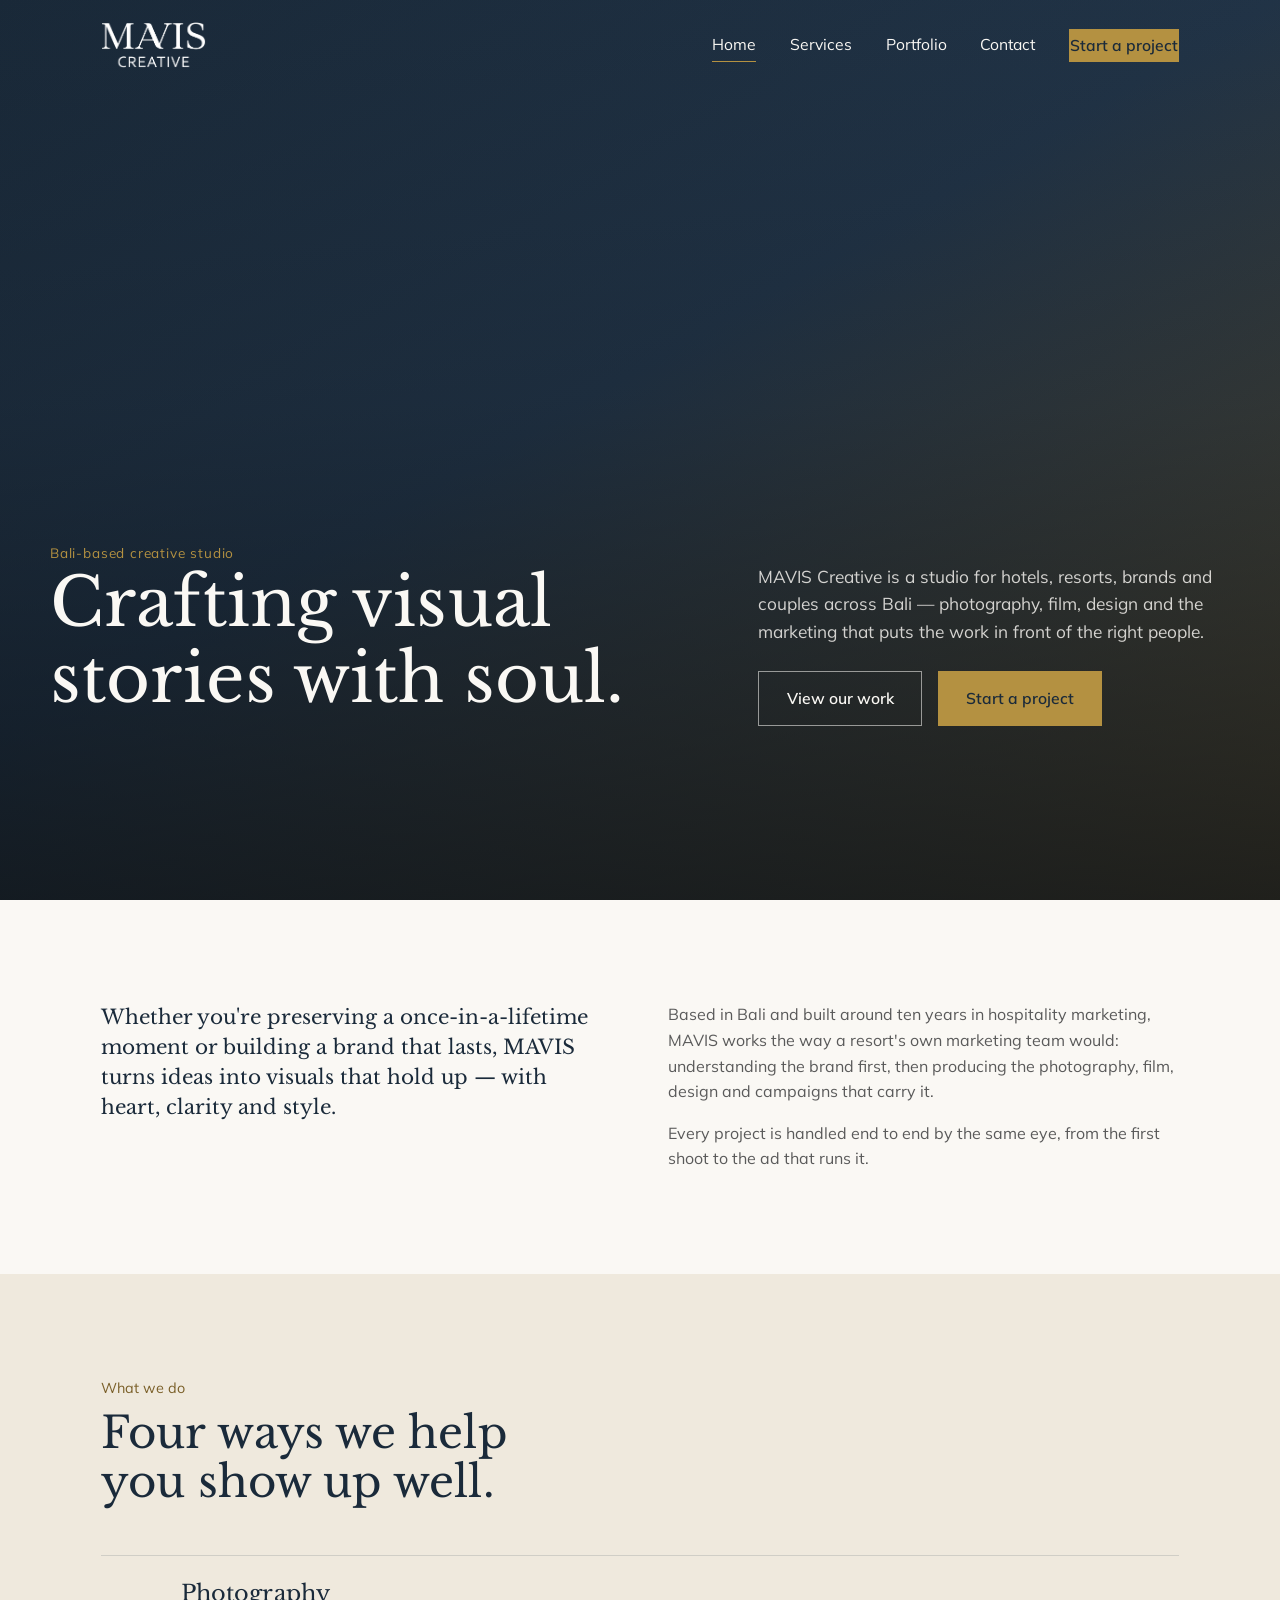
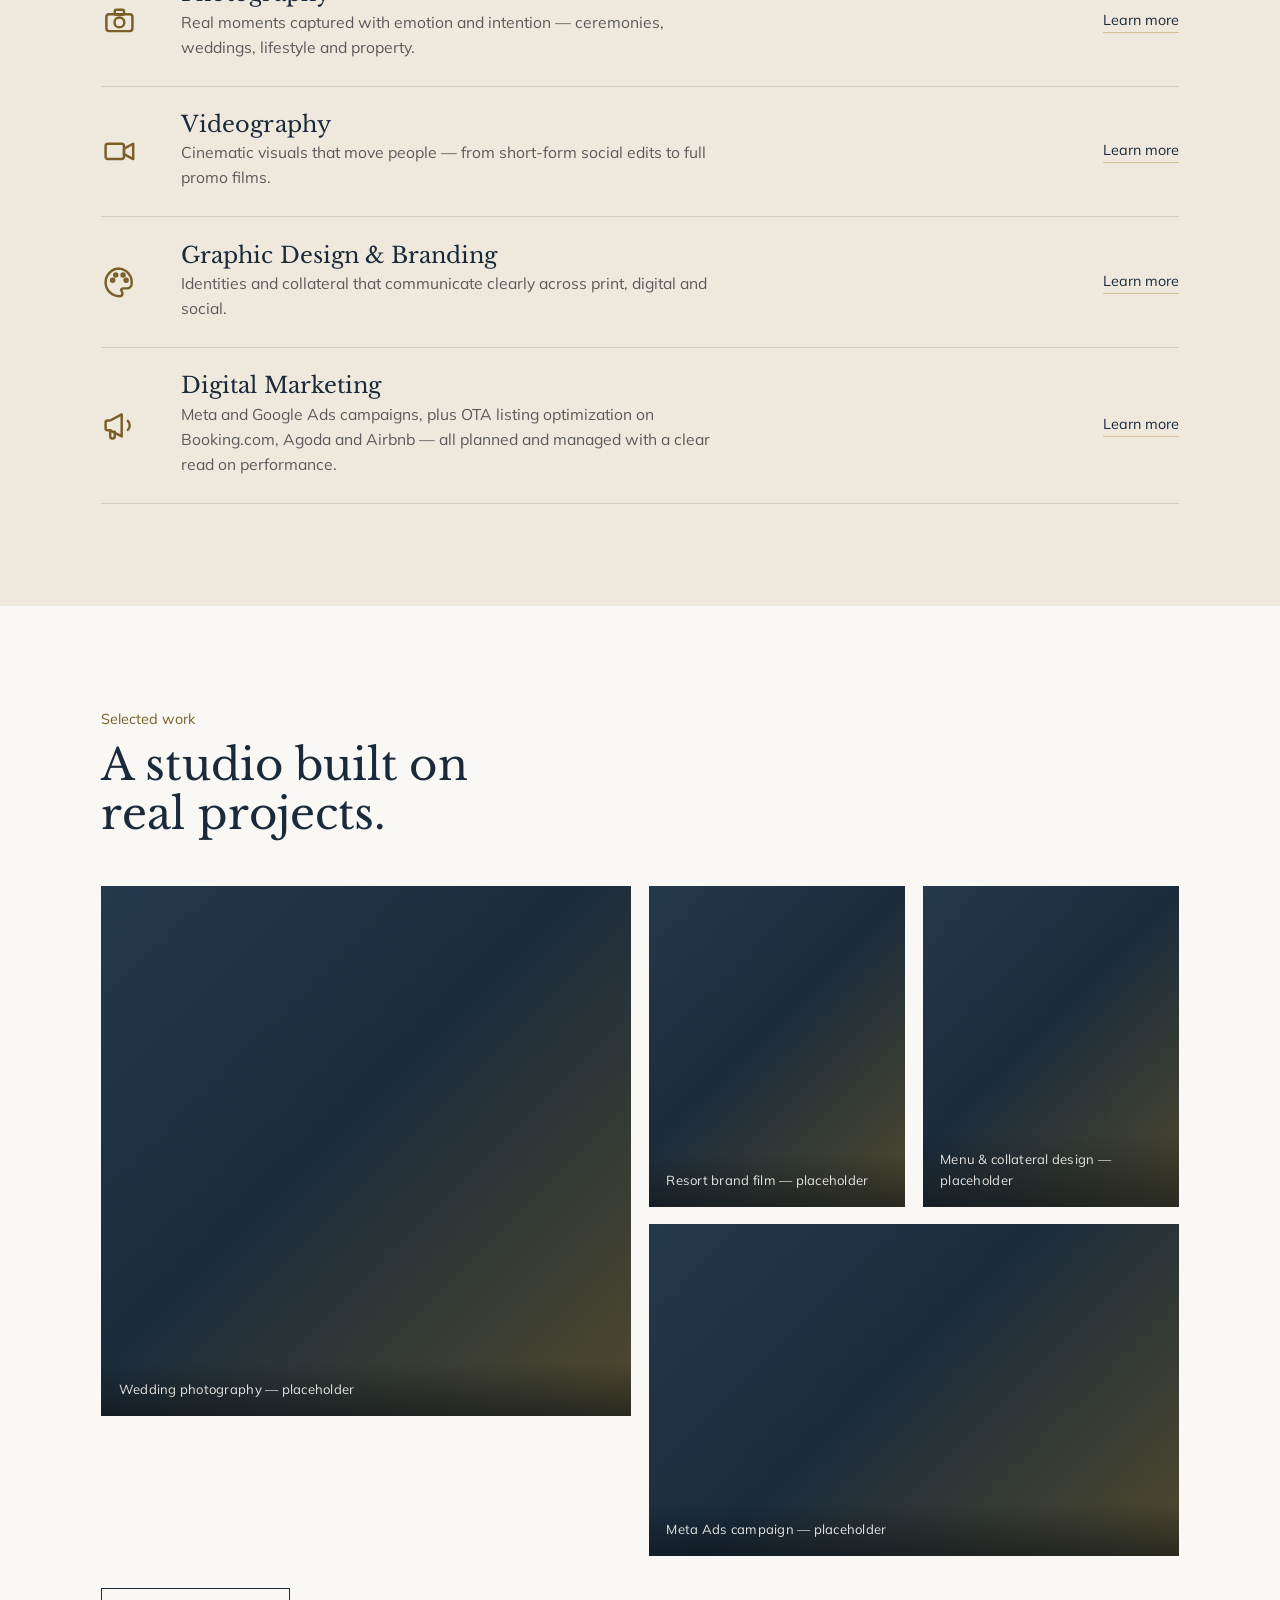
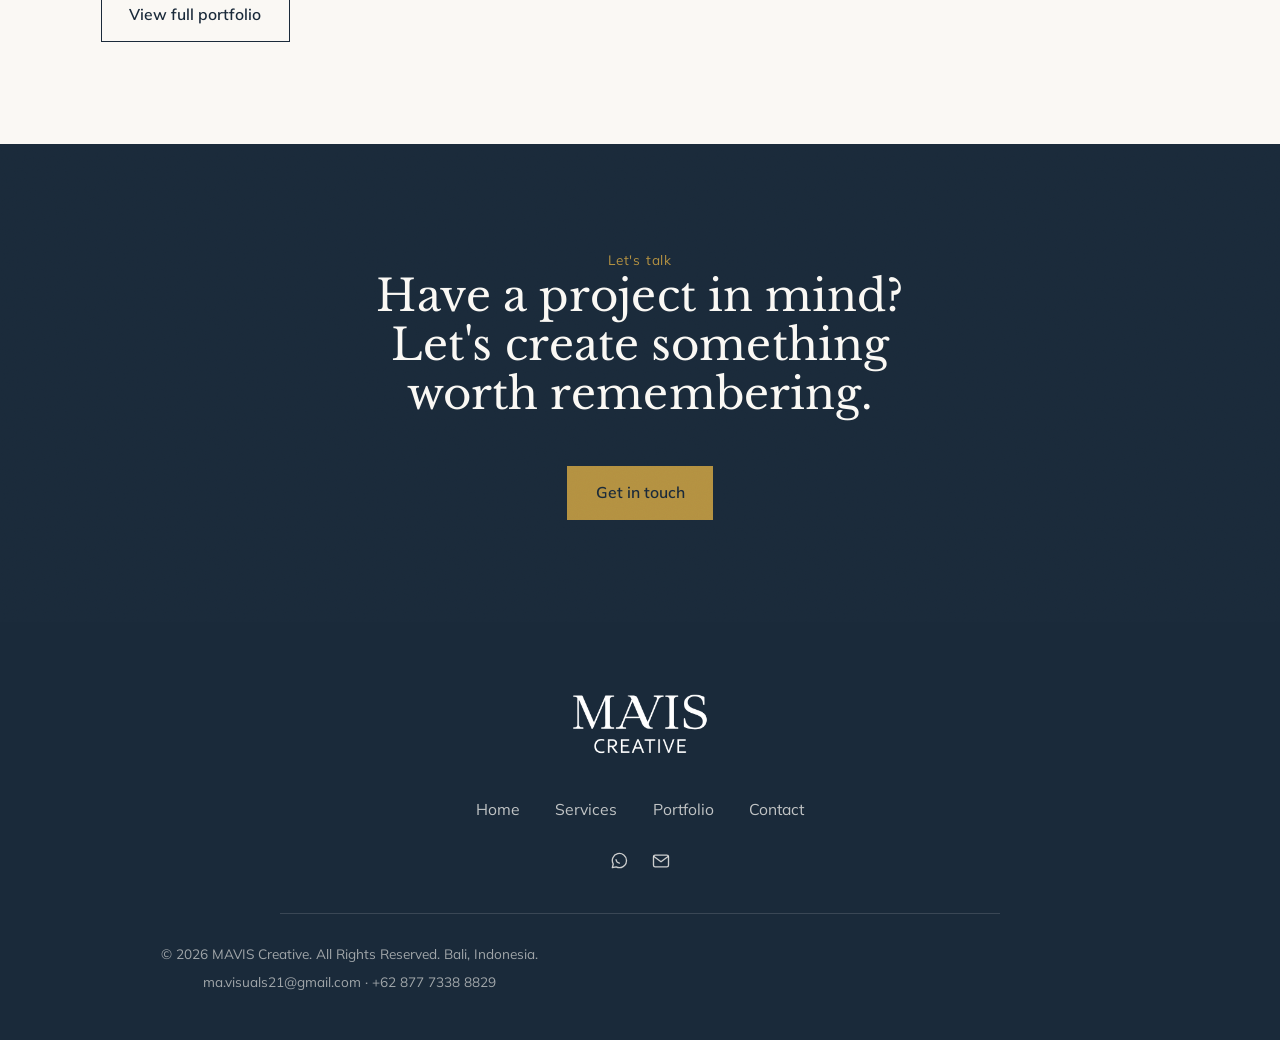
==== index.html @ d6a07fe7 "Add files via upload" ====
<!DOCTYPE html>
<html lang="en">
<head>
<meta charset="UTF-8">
<meta name="viewport" content="width=device-width, initial-scale=1.0">
<title>MAVIS Creative | Photography, Film & Creative Studio, Bali</title>
<meta name="description" content="MAVIS Creative is a Bali-based creative studio for photography, videography, graphic design and digital marketing (including OTA listing optimization), working with hotels, resorts and couples across the island.">
<link rel="stylesheet" href="css/style.css">
</head>
<body>

<header class="site-header">
  <div class="container">
    <a href="index.html" class="brand" aria-label="MAVIS Creative — home">
      <img class="brand-logo brand-logo-color" src="assets/logo/mavis-creative-color.png" alt="MAVIS Creative">
      <img class="brand-logo brand-logo-white" src="assets/logo/mavis-creative-white.png" alt="MAVIS Creative">
    </a>
    <button class="nav-toggle" aria-label="Toggle menu" aria-expanded="false">
      <span></span><span></span><span></span>
    </button>
    <nav class="nav-links">
      <a href="index.html" aria-current="page">Home</a>
      <a href="services.html">Services</a>
      <a href="portfolio.html">Portfolio</a>
      <a href="contact.html">Contact</a>
      <a href="https://wa.me/6287773388829" class="nav-cta" target="_blank" rel="noopener">Start a project</a>
    </nav>
  </div>
</header>

<main>

  <section class="hero">
    <div class="hero-media" aria-hidden="true"></div>
    <div class="container hero-inner">
      <div>
        <span class="hero-eyebrow">Bali-based creative studio</span>
        <h1>Crafting visual stories with soul.</h1>
      </div>
      <div class="hero-standfirst">
        <p>MAVIS Creative is a studio for hotels, resorts, brands and couples across Bali — photography, film, design and the marketing that puts the work in front of the right people.</p>
        <div class="hero-actions">
          <a href="portfolio.html" class="btn btn-ghost">View our work</a>
          <a href="contact.html" class="btn btn-primary">Start a project</a>
        </div>
      </div>
    </div>
  </section>

  <section>
    <div class="container intro-grid">
      <p class="lede">Whether you're preserving a once-in-a-lifetime moment or building a brand that lasts, MAVIS turns ideas into visuals that hold up — with heart, clarity and style.</p>
      <div>
        <p>Based in Bali and built around ten years in hospitality marketing, MAVIS works the way a resort's own marketing team would: understanding the brand first, then producing the photography, film, design and campaigns that carry it.</p>
        <p>Every project is handled end to end by the same eye, from the first shoot to the ad that runs it.</p>
      </div>
    </div>
  </section>

  <section class="bg-panel">
    <div class="container">
      <div class="section-head">
        <span class="kicker">What we do</span>
        <h2>Four ways we help you show up well.</h2>
      </div>
      <div class="index-list">
        <a href="services.html#photography" class="index-row">
          <span class="index-icon"><svg viewBox="0 0 24 24" fill="none" stroke="currentColor" stroke-width="1.6" stroke-linecap="round" stroke-linejoin="round"><rect x="3.5" y="8" width="17" height="11" rx="1.8"/><rect x="9" y="5" width="6" height="3.4" rx="1"/><circle cx="12" cy="13.3" r="3.2"/></svg></span>
          <span class="index-text">
            <h3>Photography</h3>
            <p>Real moments captured with emotion and intention — ceremonies, weddings, lifestyle and property.</p>
          </span>
          <span class="row-link">Learn more</span>
        </a>
        <a href="services.html#videography" class="index-row">
          <span class="index-icon"><svg viewBox="0 0 24 24" fill="none" stroke="currentColor" stroke-width="1.6" stroke-linecap="round" stroke-linejoin="round"><rect x="3" y="7" width="12" height="10" rx="1.6"/><path d="M15 10.2l6-3.2v10l-6-3.2z"/></svg></span>
          <span class="index-text">
            <h3>Videography</h3>
            <p>Cinematic visuals that move people — from short-form social edits to full promo films.</p>
          </span>
          <span class="row-link">Learn more</span>
        </a>
        <a href="services.html#design" class="index-row">
          <span class="index-icon"><svg viewBox="0 0 24 24" fill="none" stroke="currentColor" stroke-width="1.6" stroke-linecap="round" stroke-linejoin="round"><path d="M12 3a9 9 0 100 18c1.4 0 2-1 2-2 0-.6-.3-1-.6-1.4-.3-.4-.4-.8-.1-1.2.3-.4.9-.5 1.4-.5H17a3 3 0 003-3 9 9 0 00-8-9.9z"/><circle cx="7.6" cy="10.6" r="1"/><circle cx="9.6" cy="7.2" r="1"/><circle cx="14.4" cy="7.2" r="1"/><circle cx="16.4" cy="10.6" r="1"/></svg></span>
          <span class="index-text">
            <h3>Graphic Design &amp; Branding</h3>
            <p>Identities and collateral that communicate clearly across print, digital and social.</p>
          </span>
          <span class="row-link">Learn more</span>
        </a>
        <a href="services.html#marketing" class="index-row">
          <span class="index-icon"><svg viewBox="0 0 24 24" fill="none" stroke="currentColor" stroke-width="1.6" stroke-linecap="round" stroke-linejoin="round"><path d="M3 10v4a1.2 1.2 0 001.2 1.2H6l7.5 4V4.8L6 8.8H4.2A1.2 1.2 0 003 10z"/><path d="M6 15.2V19a1.5 1.5 0 003 0v-2.8"/><path d="M17.5 9a4.2 4.2 0 010 6"/></svg></span>
          <span class="index-text">
            <h3>Digital Marketing</h3>
            <p>Meta and Google Ads campaigns, plus OTA listing optimization on Booking.com, Agoda and Airbnb — all planned and managed with a clear read on performance.</p>
          </span>
          <span class="row-link">Learn more</span>
        </a>
      </div>
    </div>
  </section>

  <section>
    <div class="container">
      <div class="section-head">
        <span class="kicker">Selected work</span>
        <h2>A studio built on real projects.</h2>
      </div>
      <div class="work-grid">
        <div class="item">
          <div class="ph ratio-square"><span class="ph-label">Wedding photography — placeholder</span></div>
        </div>
        <div class="item">
          <div class="ph"><span class="ph-label">Resort brand film — placeholder</span></div>
        </div>
        <div class="item">
          <div class="ph"><span class="ph-label">Menu &amp; collateral design — placeholder</span></div>
        </div>
        <div class="item">
          <div class="ph ratio-wide"><span class="ph-label">Meta Ads campaign — placeholder</span></div>
        </div>
      </div>
      <p style="margin-top:2rem;"><a href="portfolio.html" class="btn btn-dark">View full portfolio</a></p>
    </div>
  </section>

  <section class="bg-ink grain cta-banner">
    <div class="container">
      <span class="hero-eyebrow">Let's talk</span>
      <h2>Have a project in mind? Let's create something worth remembering.</h2>
      <a href="contact.html" class="btn btn-primary">Get in touch</a>
    </div>
  </section>

</main>

<footer class="site-footer">
  <div class="container">
    <a href="index.html" class="footer-brand">
      <img src="assets/logo/mavis-creative-white.png" alt="MAVIS Creative">
    </a>
    <nav class="footer-links">
      <a href="index.html">Home</a>
      <a href="services.html">Services</a>
      <a href="portfolio.html">Portfolio</a>
      <a href="contact.html">Contact</a>
    </nav>
    <div class="footer-social">
      <a href="https://wa.me/6287773388829" target="_blank" rel="noopener" aria-label="WhatsApp"><svg viewBox="0 0 24 24" fill="none" stroke="currentColor" stroke-width="1.6" stroke-linecap="round" stroke-linejoin="round"><path d="M21 11.5a8.5 8.5 0 01-12.4 7.5L4 20l1.1-4.4A8.5 8.5 0 1121 11.5z"/><path d="M8.5 10.5c.3 2 2 3.7 4 4"/></svg></a>
      <a href="mailto:ma.visuals21@gmail.com" aria-label="Email"><svg viewBox="0 0 24 24" fill="none" stroke="currentColor" stroke-width="1.6" stroke-linecap="round" stroke-linejoin="round"><rect x="3" y="5" width="18" height="14" rx="2"/><path d="M3.5 6.5L12 13l8.5-6.5"/></svg></a>
    </div>
    <div class="footer-line"></div>
    <div class="footer-copy">
      <p>&copy; <span id="year"></span> MAVIS Creative. All Rights Reserved. Bali, Indonesia.</p>
      <p><a href="mailto:ma.visuals21@gmail.com">ma.visuals21@gmail.com</a> &middot; <a href="https://wa.me/6287773388829">+62 877 7338 8829</a></p>
    </div>
  </div>
</footer>

<script>document.getElementById('year').textContent = new Date().getFullYear();</script>
<script src="js/main.js"></script>
</body>
</html>
---- css/style.css ----
/* ============================================================
   MAVIS Creative
   Design tokens: Dark Slate Blue #1a2a3a / Antique Brass #b49141 / Gray #5a5a5a
   Type: Baskerville Old Face (display) + Corbel (text)
   ============================================================ */

@import url('https://fonts.googleapis.com/css2?family=Libre+Baskerville:ital,wght@0,400;0,700;1,400&family=Mulish:wght@400;500;600;700&display=swap');

:root{
  /* --- brand colors --- */
  --ink:        #1a2a3a;   /* dark slate blue */
  --brass:      #b49141;   /* antique brass — for buttons, dark backgrounds, large accents */
  --brass-deep: #8c6f30;
  --brass-text: #7a5f28;   /* darkened brass, AA-safe for small text on the paper background */
  --gray:       #5a5a5a;
  --paper:      #faf8f4;   /* warm off-white */
  --paper-deep: #efe9dd;   /* deeper warm panel */
  --line:       rgba(26,42,58,0.14);
  --line-brass: rgba(180,145,65,0.45);

  /* --- type --- */
  --serif: 'Baskerville Old Face', 'Libre Baskerville', Georgia, 'Times New Roman', serif;
  --sans:  Corbel, Mulish, 'Segoe UI', system-ui, -apple-system, sans-serif;

  /* --- scale (approx 1.25 ratio) --- */
  --s-1: 0.9rem;
  --s0:  1rem;
  --s1:  1.25rem;
  --s2:  1.7rem;
  --s3:  2.2rem;
  --s4:  3rem;
  --s5:  4.2rem;

  --max: 1180px;
  --gutter: clamp(1.25rem, 4vw, 3.5rem);
}

*, *::before, *::after{ box-sizing: border-box; }
html{ scroll-behavior: smooth; }
@media (prefers-reduced-motion: reduce){
  html{ scroll-behavior: auto; }
  *{ animation-duration: 0.001ms !important; animation-iteration-count: 1 !important; transition-duration: 0.001ms !important; }
}

body{
  margin:0;
  background: var(--paper);
  color: var(--ink);
  font-family: var(--sans);
  font-size: var(--s0);
  line-height: 1.6;
  -webkit-font-smoothing: antialiased;
}

img{ max-width:100%; display:block; }
a{ color: inherit; text-decoration: none; }
ul{ margin:0; padding:0; list-style:none; }
button{ font-family: inherit; }

h1,h2,h3,h4{
  font-family: var(--serif);
  font-weight: 700;
  line-height: 1.12;
  margin: 0 0 0.5em;
  letter-spacing: 0.002em;
}
h1{ font-size: clamp(2.4rem, 5.4vw, var(--s5)); font-weight: 400; }
h2{ font-size: clamp(1.8rem, 3.4vw, var(--s4)); font-weight: 400; }
h3{ font-size: clamp(1.3rem, 2vw, var(--s3)); font-weight: 400; }
h4{ font-size: var(--s1); font-weight: 700; font-family: var(--sans); }

p{ margin: 0 0 1em; color: var(--gray); max-width: 62ch; }
p:last-child{ margin-bottom: 0; }

.container{
  max-width: var(--max);
  margin: 0 auto;
  padding-left: var(--gutter);
  padding-right: var(--gutter);
}

.visually-hidden{
  position:absolute; width:1px; height:1px; overflow:hidden;
  clip: rect(0 0 0 0); white-space:nowrap;
}

:focus-visible{
  outline: 2px solid var(--brass);
  outline-offset: 3px;
}

/* ============================================================
   Grain texture — subtle, editorial paper feel
   ============================================================ */
.grain{
  position: relative;
}
.grain::before{
  content:"";
  position:absolute; inset:0;
  pointer-events:none;
  opacity:0.05;
  background-image: url("data:image/svg+xml,%3Csvg xmlns='http://www.w3.org/2000/svg' width='120' height='120'%3E%3Cfilter id='n'%3E%3CfeTurbulence type='fractalNoise' baseFrequency='0.9' numOctaves='2' stitchTiles='stitch'/%3E%3C/filter%3E%3Crect width='100%25' height='100%25' filter='url(%23n)'/%3E%3C/svg%3E");
  mix-blend-mode: overlay;
}

/* ============================================================
   Header / Nav
   ============================================================ */
.site-header{
  position: fixed;
  top:0; left:0; right:0;
  z-index: 100;
  padding: 1.4rem 0;
  transition: background-color .35s ease, padding .35s ease, border-color .35s ease;
  border-bottom: 1px solid transparent;
}
.site-header .container{
  display:flex; align-items:center; justify-content:space-between; gap: 1.5rem;
}
.site-header.is-scrolled{
  background: rgba(250,248,244,0.94);
  backdrop-filter: blur(6px);
  border-bottom-color: var(--line);
  padding: 0.85rem 0;
}
body.page-inner .site-header{
  background: var(--paper);
  border-bottom-color: var(--line);
  padding: 0.85rem 0;
}

.brand{
  display:flex; flex-direction: column; line-height: 1;
}
.brand-logo{
  height: 46px;
  width: auto;
  display: block;
}
.brand-logo-white{ display:none; }
body:not(.page-inner) .site-header:not(.is-scrolled) .brand-logo-color{ display:none; }
body:not(.page-inner) .site-header:not(.is-scrolled) .brand-logo-white{ display:block; }

.brand .word{
  font-family: var(--serif);
  font-size: 1.7rem;
  color: var(--ink);
}
body:not(.page-inner) .site-header:not(.is-scrolled) .brand .word{ color: var(--paper); }
.brand .sub{
  font-size: 0.62rem;
  letter-spacing: 0.14em;
  color: var(--brass-text);
  margin-top: 0.25rem;
}
body:not(.page-inner) .site-header:not(.is-scrolled) .brand .sub{ color: var(--brass); }

.nav-links{
  display:flex; align-items:center; gap: 2.1rem;
}
.nav-links a{
  font-size: 0.98rem;
  color: var(--ink);
  padding: 0.2rem 0;
  border-bottom: 1px solid transparent;
  transition: border-color .2s ease, color .2s ease;
}
body:not(.page-inner) .site-header:not(.is-scrolled) .nav-links a{ color: var(--paper); }
.nav-links a:hover, .nav-links a[aria-current="page"]{
  border-bottom-color: var(--brass);
}
.nav-cta{
  display:inline-flex; align-items:center;
  background: var(--brass);
  color: var(--ink) !important;
  padding: 0.6rem 1.3rem;
  font-size: 0.92rem;
  font-weight: 600;
  border: 1px solid var(--brass);
  border-bottom: 1px solid var(--brass) !important;
  transition: background .2s ease, color .2s ease;
}
.nav-cta:hover{ background: transparent; color: var(--brass) !important; }
body:not(.page-inner) .site-header:not(.is-scrolled) .nav-cta{ color: var(--ink) !important; }

.nav-toggle{
  display:none;
  background:none; border:none; cursor:pointer;
  width: 34px; height: 24px; position: relative;
}
.nav-toggle span{
  position:absolute; left:0; right:0; height: 2px;
  background: currentColor; transition: transform .25s ease, opacity .25s ease;
}
.nav-toggle span:nth-child(1){ top:0; }
.nav-toggle span:nth-child(2){ top: 11px; }
.nav-toggle span:nth-child(3){ top: 22px; }
body:not(.page-inner) .site-header:not(.is-scrolled) .nav-toggle{ color: var(--paper); }
.nav-open .nav-toggle span:nth-child(1){ transform: translateY(11px) rotate(45deg); }
.nav-open .nav-toggle span:nth-child(2){ opacity:0; }
.nav-open .nav-toggle span:nth-child(3){ transform: translateY(-11px) rotate(-45deg); }

@media (max-width: 800px){
  .nav-toggle{ display:block; color: var(--ink); }
  .nav-links{
    position: fixed; inset: 0 0 0 0; top: 68px;
    background: var(--ink);
    flex-direction: column;
    justify-content: flex-start;
    padding: 3rem var(--gutter);
    gap: 1.8rem;
    transform: translateX(100%);
    transition: transform .35s ease;
  }
  .nav-links a{ color: var(--paper) !important; font-size: 1.3rem; }
  .nav-cta{ align-self:flex-start; }
  .nav-open .nav-links{ transform: translateX(0); }
}

/* ============================================================
   Hero
   ============================================================ */
.hero{
  position: relative;
  min-height: 100vh;
  display:flex; align-items:flex-end;
  color: var(--paper);
  overflow:hidden;
}
.hero-media{
  position:absolute; inset:0;
  background: linear-gradient(150deg, #1a2a3a 0%, #223549 45%, #6d5527 120%);
}
.hero-media::after{
  content:"";
  position:absolute; inset:0;
  background: linear-gradient(0deg, rgba(10,15,20,0.72) 0%, rgba(10,15,20,0.22) 55%, rgba(10,15,20,0.05) 100%);
}
.hero-inner{
  position: relative;
  width:100%;
  padding: 8rem 0 4.5rem;
  display:grid;
  grid-template-columns: 1.4fr 1fr;
  gap: 3rem;
  align-items:end;
}
.hero-eyebrow{
  font-size: 0.85rem;
  letter-spacing: 0.06em;
  color: var(--brass);
  margin-bottom: 1rem;
}
.hero h1{
  color: var(--paper);
  margin-bottom: 0.6rem;
}
.hero-standfirst p{
  color: rgba(250,248,244,0.82);
  font-size: 1.08rem;
}
.hero-actions{
  margin-top: 1.6rem;
  display:flex; gap: 1rem; flex-wrap:wrap;
}

@media (max-width: 800px){
  .hero-inner{ grid-template-columns: 1fr; }
  .hero{ min-height: 92vh; }
}

/* ============================================================
   Buttons
   ============================================================ */
.btn{
  display:inline-flex; align-items:center; gap:0.5rem;
  padding: 0.85rem 1.7rem;
  font-size: 0.98rem;
  font-weight: 600;
  border: 1px solid currentColor;
  transition: background .2s ease, color .2s ease, border-color .2s ease;
  cursor: pointer;
  background: transparent;
}
.btn-primary{
  background: var(--brass);
  border-color: var(--brass);
  color: var(--ink);
}
.btn-primary:hover{ background: transparent; color: var(--brass); }
.btn-ghost{
  color: var(--paper);
  border-color: rgba(250,248,244,0.55);
}
.btn-ghost:hover{ border-color: var(--paper); background: rgba(250,248,244,0.08); }
.btn-dark{
  color: var(--ink);
  border-color: var(--ink);
}
.btn-dark:hover{ background: var(--ink); color: var(--paper); }

/* ============================================================
   Sections / spacing rhythm
   ============================================================ */
section{ padding: clamp(4rem, 8vw, 7rem) 0; }
.section-head{
  max-width: 46ch;
  margin-bottom: 3rem;
}
.section-head .kicker{
  color: var(--brass-text);
  font-size: 0.9rem;
  margin-bottom: 0.6rem;
  display:block;
}

.bg-ink{ background: var(--ink); color: var(--paper); }
.bg-ink h2, .bg-ink h3{ color: var(--paper); }
.bg-ink p{ color: rgba(250,248,244,0.78); }
.bg-panel{ background: var(--paper-deep); }

/* Intro / two-col */
.intro-grid{
  display:grid;
  grid-template-columns: 1fr 1fr;
  gap: 3.5rem;
  align-items: start;
}
.intro-grid .lede{ font-size: 1.25rem; color: var(--ink); font-family: var(--serif); line-height:1.5; }
@media (max-width: 800px){ .intro-grid{ grid-template-columns: 1fr; gap:2rem; } }

/* ============================================================
   Services index (magazine contents style)
   ============================================================ */
.index-list{ border-top: 1px solid var(--line); }
.index-row{
  display:grid;
  grid-template-columns: 3.5rem 1fr auto;
  gap: 1.5rem;
  align-items:center;
  padding: 1.6rem 0;
  border-bottom: 1px solid var(--line);
  transition: padding-left .25s ease;
}
.index-row:hover{ padding-left: 0.6rem; }
.index-icon{
  display: inline-flex;
  align-items: center;
  justify-content: center;
  width: 2.3rem;
  height: 2.3rem;
  color: var(--brass-text);
}
.index-icon svg{ width: 100%; height: 100%; display:block; }
.index-text h3{ margin-bottom: 0.2rem; font-size: 1.4rem; }
.index-text p{ margin:0; font-size: 0.98rem; }
.index-row .row-link{
  font-size: 0.9rem;
  white-space: nowrap;
  color: var(--ink);
  border-bottom: 1px solid var(--line-brass);
}
.index-row .row-link:hover{ color: var(--brass-text); }
@media (max-width: 640px){
  .index-row{ grid-template-columns: 2.4rem 1fr; }
  .index-row .row-link{ display:none; }
}

/* ============================================================
   Placeholder media blocks
   ============================================================ */
.ph{
  position: relative;
  aspect-ratio: 4 / 5;
  overflow:hidden;
  background: linear-gradient(135deg, #23374a 0%, #1a2a3a 45%, #7a611f 150%);
  display:flex; align-items:flex-end;
  color: rgba(250,248,244,0.9);
}
.ph.ratio-wide{ aspect-ratio: 16/10; }
.ph.ratio-square{ aspect-ratio: 1/1; }
.ph::before{
  content:"";
  position:absolute; inset:0;
  opacity:0.12;
  background-image: url("data:image/svg+xml,%3Csvg xmlns='http://www.w3.org/2000/svg' width='140' height='140'%3E%3Cfilter id='n'%3E%3CfeTurbulence type='fractalNoise' baseFrequency='0.85' numOctaves='2'/%3E%3C/filter%3E%3Crect width='100%25' height='100%25' filter='url(%23n)'/%3E%3C/svg%3E");
  mix-blend-mode: overlay;
}
.ph .ph-label{
  position:relative;
  padding: 1rem 1.1rem;
  font-size: 0.82rem;
  letter-spacing: 0.02em;
  background: linear-gradient(0deg, rgba(10,15,20,0.55), transparent);
  width:100%;
}

/* ============================================================
   Work grid (home preview + portfolio)
   ============================================================ */
.work-grid{
  display:grid;
  grid-template-columns: repeat(4, 1fr);
  gap: 1.1rem;
}
.work-grid .item:nth-child(1){ grid-column: span 2; grid-row: span 2; }
.work-grid .item:nth-child(4){ grid-column: span 2; }
@media (max-width: 900px){
  .work-grid{ grid-template-columns: repeat(2,1fr); }
  .work-grid .item:nth-child(1){ grid-column: span 2; grid-row: span 1; }
  .work-grid .item:nth-child(4){ grid-column: span 1; }
}

.portfolio-grid{
  display:grid;
  grid-template-columns: repeat(3, 1fr);
  gap: 1.4rem;
}
@media (max-width: 900px){ .portfolio-grid{ grid-template-columns: repeat(2,1fr); } }
@media (max-width: 560px){ .portfolio-grid{ grid-template-columns: 1fr; } }
.portfolio-grid .item[hidden]{ display:none; }

.filter-bar{
  display:flex; flex-wrap:wrap; gap: 0.6rem;
  margin-bottom: 2.5rem;
}
.filter-btn{
  padding: 0.55rem 1.1rem;
  font-size: 0.9rem;
  border: 1px solid var(--line);
  background: transparent;
  color: var(--gray);
  cursor:pointer;
  transition: all .2s ease;
}
.filter-btn:hover{ border-color: var(--brass-text); color: var(--ink); }
.filter-btn.is-active{
  background: var(--ink); border-color: var(--ink); color: var(--paper);
}

/* ============================================================
   Service detail blocks (services.html)
   ============================================================ */
.service-block{
  display:grid;
  grid-template-columns: 1fr 1fr;
  gap: 3.5rem;
  align-items:center;
  padding: clamp(3rem, 6vw, 5rem) 0;
  border-bottom: 1px solid var(--line);
}
.service-block:last-child{ border-bottom:none; }
.service-block.flip .media{ order:2; }
.service-block .index-icon{ margin-bottom: 1rem; width: 2.6rem; height: 2.6rem; }
.service-block .deliverables{ margin-top: 1.4rem; }
.service-block .deliverables li{
  padding: 0.5rem 0 0.5rem 1.1rem;
  border-top: 1px solid var(--line);
  position: relative;
  font-size: 0.95rem;
  color: var(--gray);
}
.service-block .deliverables li:first-child{ border-top: none; }
.service-block .deliverables li::before{
  content: "—";
  position:absolute; left:0; color: var(--brass);
}
@media (max-width: 800px){
  .service-block, .service-block.flip{ grid-template-columns: 1fr; }
  .service-block.flip .media{ order:0; }
}

/* ============================================================
   CTA banner
   ============================================================ */
.cta-banner{
  text-align:center;
}
.cta-banner h2{ max-width: 20ch; margin-left:auto; margin-right:auto; }
.cta-banner .btn{ margin-top: 1.6rem; }

/* ============================================================
   Contact page
   ============================================================ */
.contact-grid{
  display:grid;
  grid-template-columns: 0.9fr 1.1fr;
  gap: 4rem;
}
@media (max-width: 800px){ .contact-grid{ grid-template-columns: 1fr; gap: 2.5rem; } }

.contact-list{ margin-top: 2rem; border-top: 1px solid var(--line); }
.contact-list li{
  padding: 1.1rem 0;
  border-bottom: 1px solid var(--line);
  display:flex; justify-content:space-between; gap:1rem;
  flex-wrap: wrap;
}
.contact-list .label{ color: var(--brass-text); font-size:0.85rem; }
.contact-list a:hover{ color: var(--brass-text); }

.field{ margin-bottom: 1.3rem; }
.field label{
  display:block; font-size: 0.85rem; color: var(--gray); margin-bottom: 0.4rem;
}
.field input, .field select, .field textarea{
  width:100%;
  font-family: var(--sans);
  font-size: 1rem;
  padding: 0.75rem 0.9rem;
  border: 1px solid var(--line);
  background: var(--paper);
  color: var(--ink);
}
.field input:focus, .field select:focus, .field textarea:focus{
  border-color: var(--brass);
  outline: none;
}
.field textarea{ min-height: 130px; resize: vertical; }
.form-note{ font-size: 0.85rem; margin-top: 1rem; color: var(--gray); }

/* ============================================================
   Footer
   ============================================================ */
.site-footer{
  background: var(--ink);
  color: rgba(250,248,244,0.75);
  padding: 4.5rem 0 2.6rem;
  text-align: center;
}
.footer-brand{ display:inline-block; margin-bottom: 2.2rem; }
.footer-brand img{ height: 60px; width:auto; }
.footer-links{
  display:flex; justify-content:center; gap: 2.2rem; flex-wrap: wrap;
  margin-bottom: 1.8rem;
}
.footer-links a{ font-size: 0.98rem; }
.footer-links a:hover{ color: var(--brass); }
.footer-social{
  display:flex; justify-content:center; align-items:center; gap: 1.4rem;
  margin-bottom: 2.6rem;
}
.footer-social a{ color: rgba(250,248,244,0.8); transition: color .2s ease; }
.footer-social a:hover{ color: var(--brass); }
.footer-social svg{ width: 20px; height: 20px; display:block; }
.footer-line{
  max-width: 720px;
  margin: 0 auto 1.8rem;
  border-top: 1px solid rgba(250,248,244,0.14);
}
.footer-copy p{ margin: 0 0 0.4rem; font-size: 0.85rem; color: rgba(250,248,244,0.6); }
.footer-copy a:hover{ color: var(--brass); }
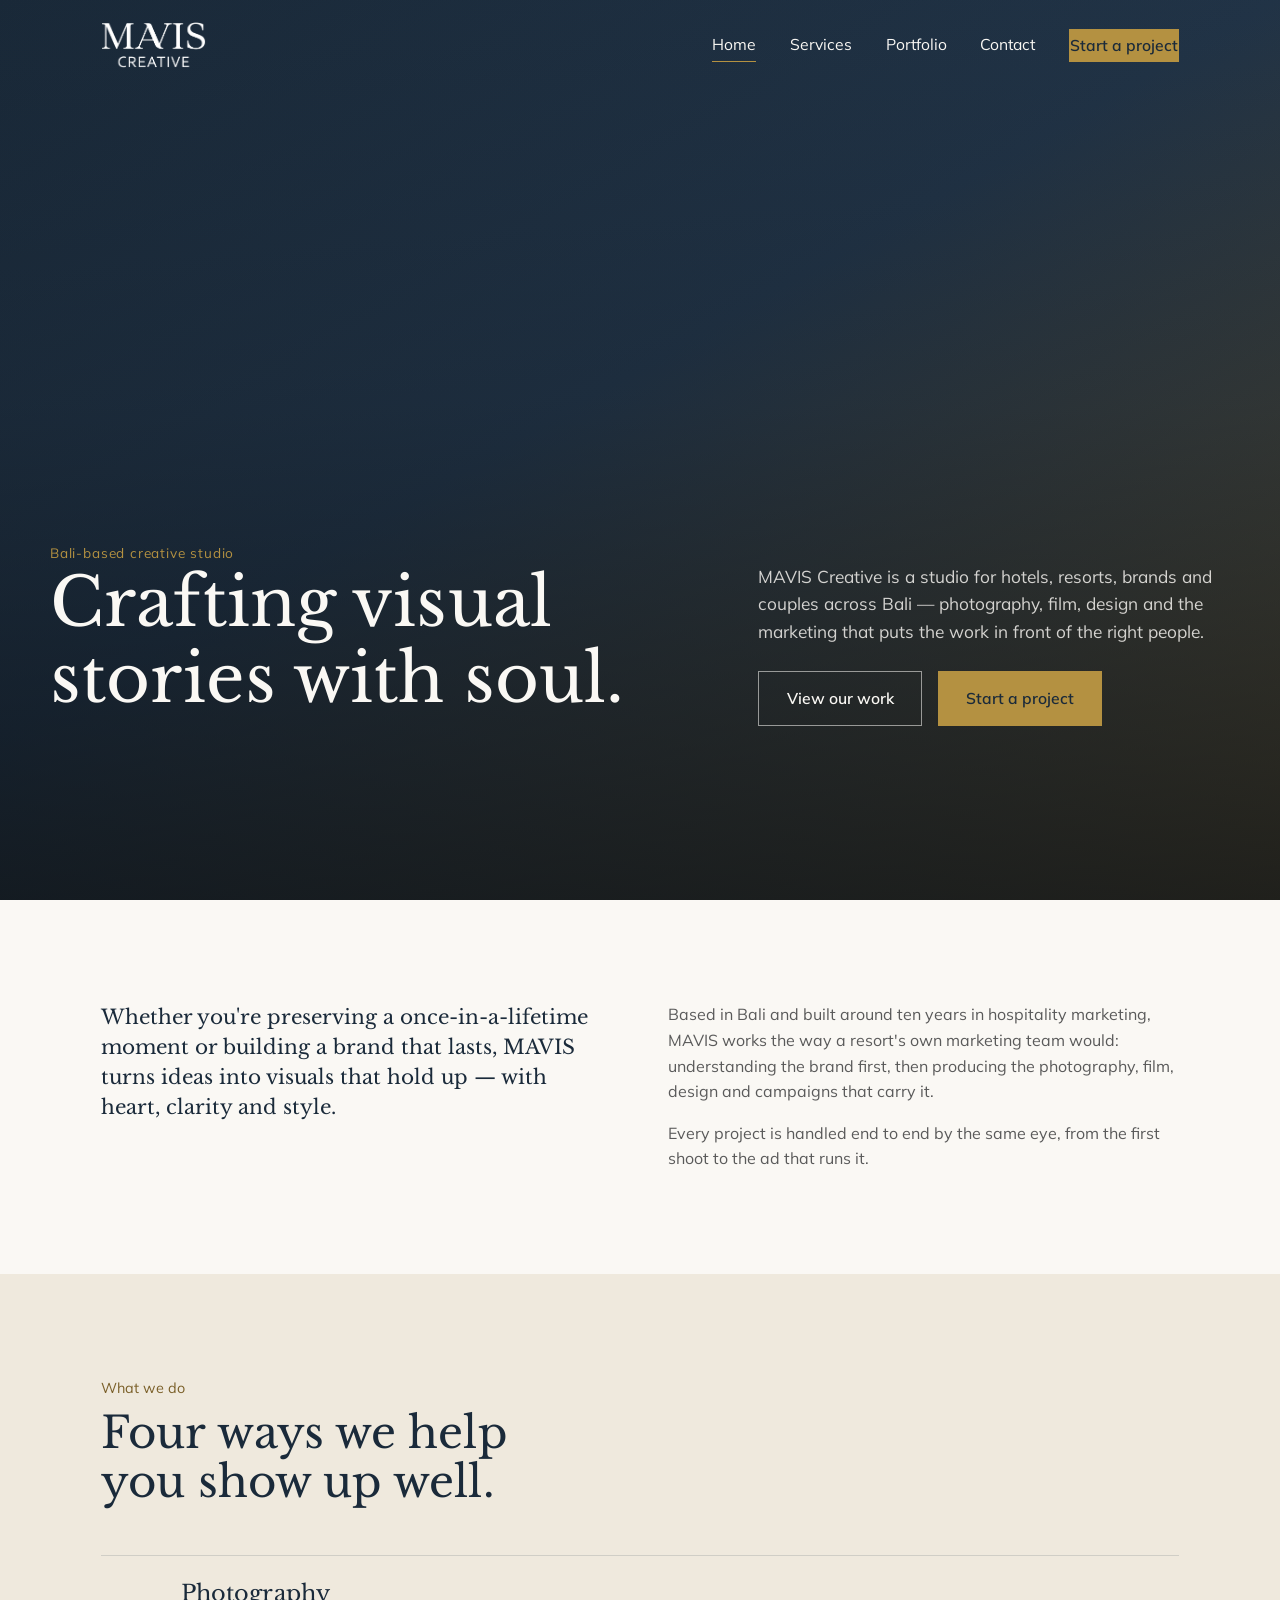
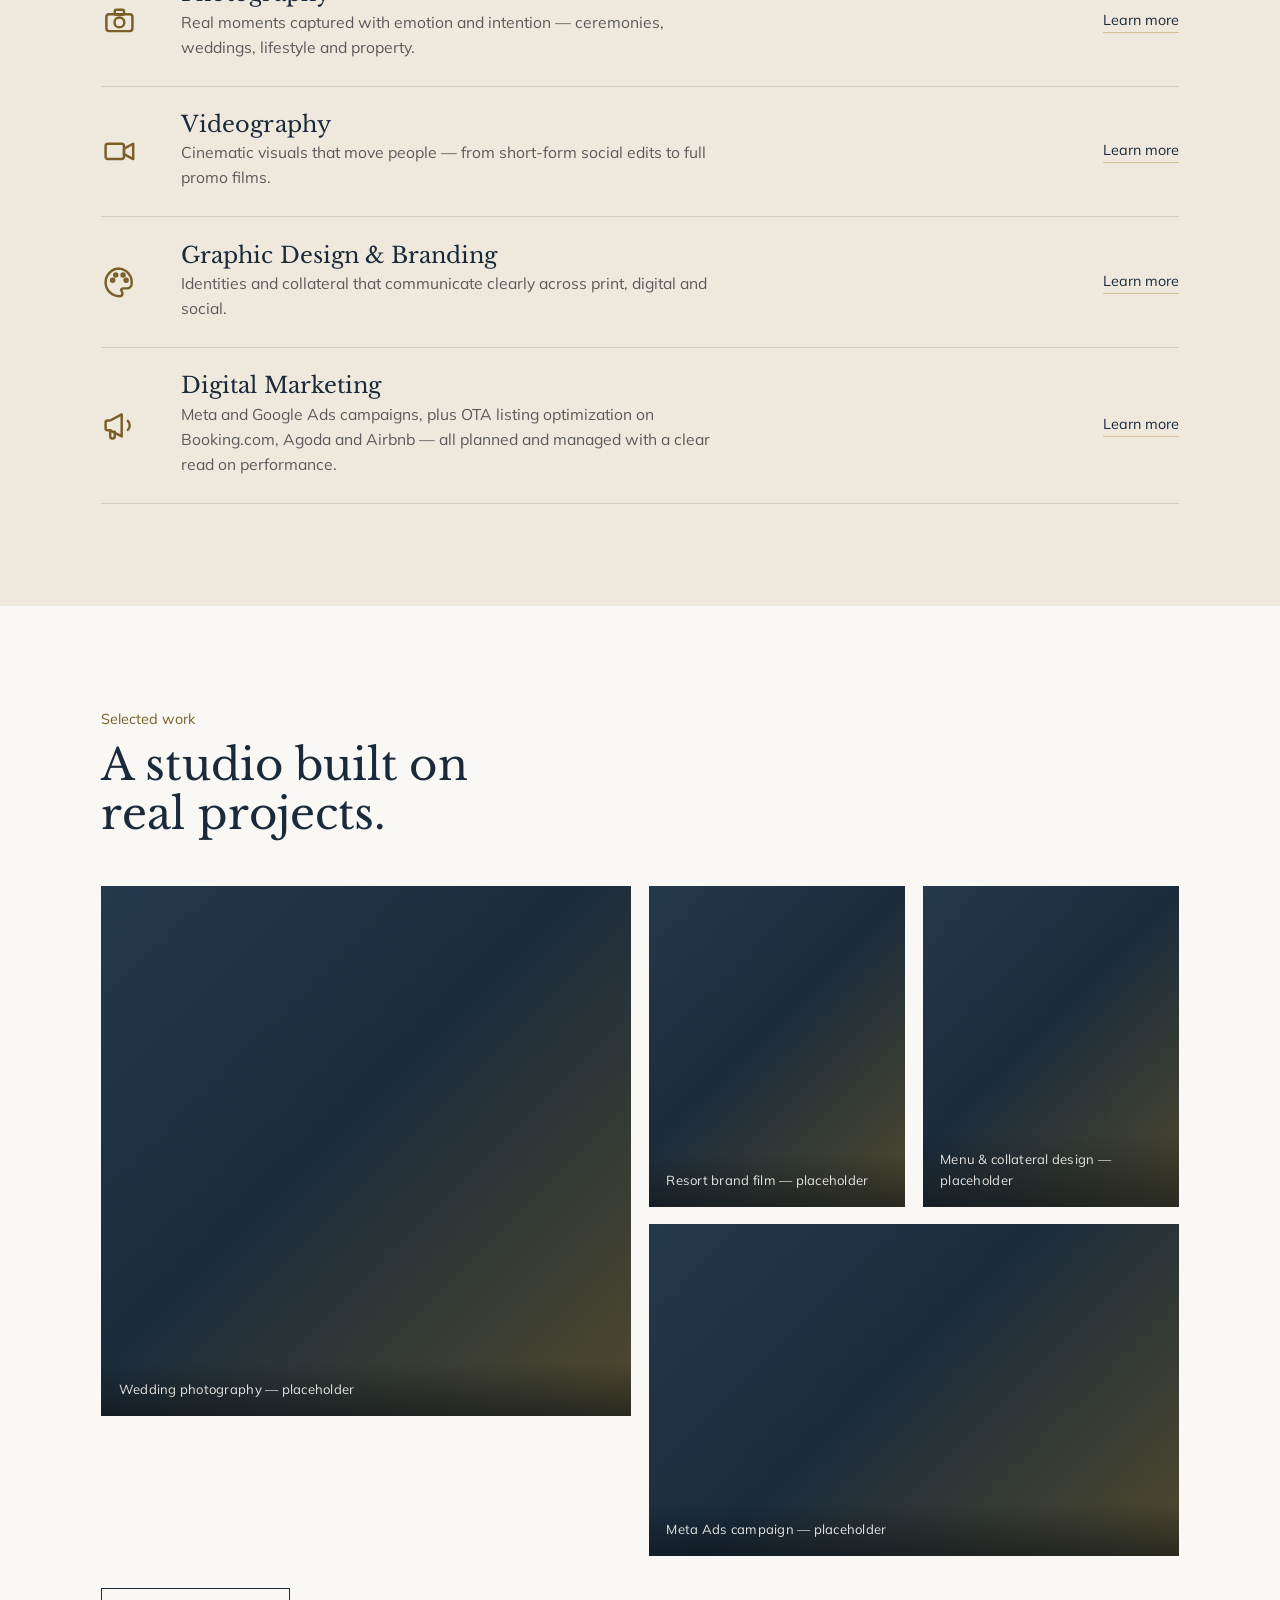
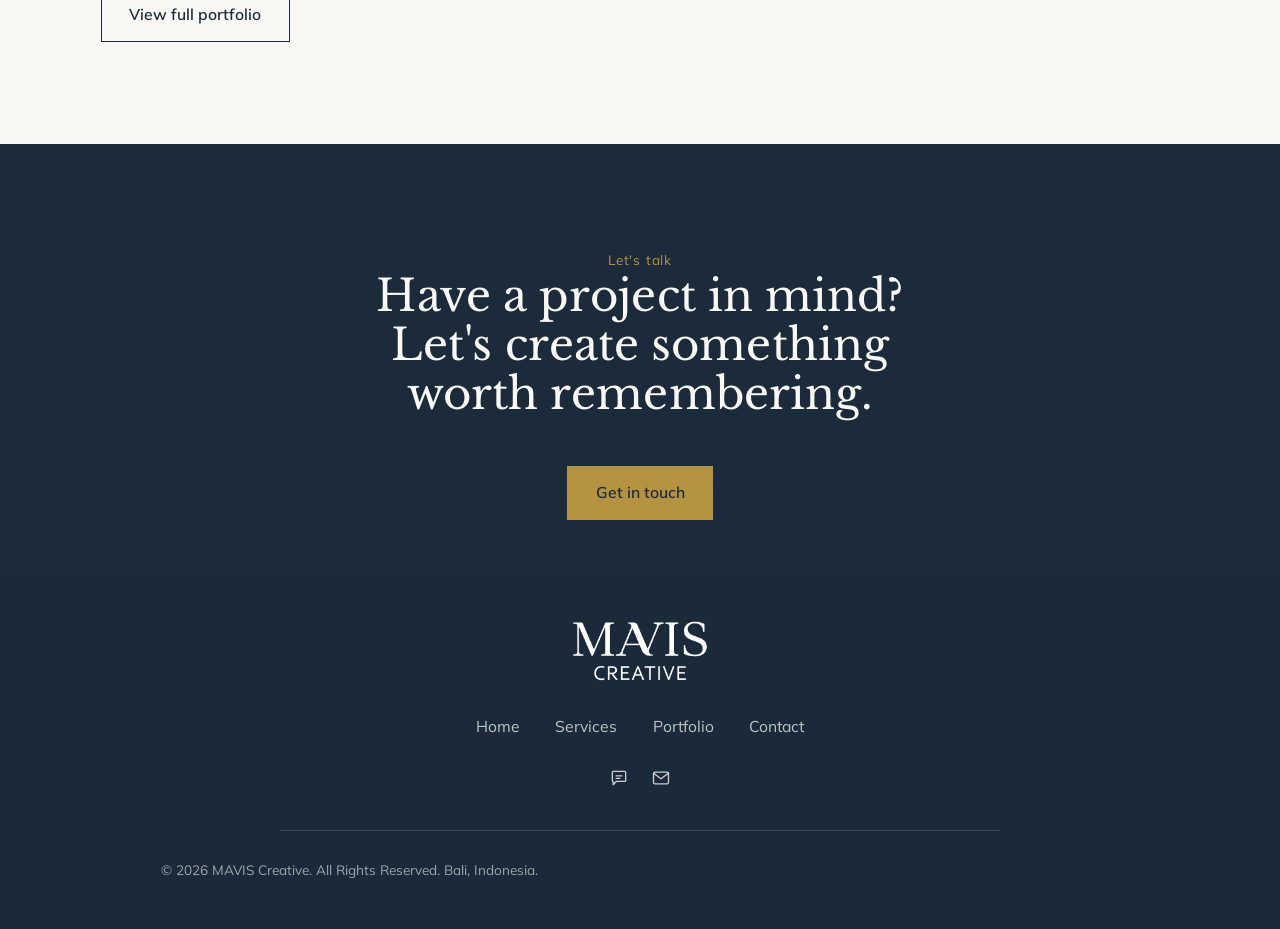
==== commit 58efa947: "Add files via upload" ====
--- a/index.html
+++ b/index.html
@@ -146,13 +146,12 @@
       <a href="contact.html">Contact</a>
     </nav>
     <div class="footer-social">
-      <a href="https://wa.me/6287773388829" target="_blank" rel="noopener" aria-label="WhatsApp"><svg viewBox="0 0 24 24" fill="none" stroke="currentColor" stroke-width="1.6" stroke-linecap="round" stroke-linejoin="round"><path d="M21 11.5a8.5 8.5 0 01-12.4 7.5L4 20l1.1-4.4A8.5 8.5 0 1121 11.5z"/><path d="M8.5 10.5c.3 2 2 3.7 4 4"/></svg></a>
+      <a href="https://wa.me/6287773388829" target="_blank" rel="noopener" aria-label="WhatsApp"><svg viewBox="0 0 24 24" fill="none" stroke="currentColor" stroke-width="1.6" stroke-linecap="round" stroke-linejoin="round"><path d="M4 5a1 1 0 011-1h14a1 1 0 011 1v10a1 1 0 01-1 1H9l-4 4v-4H5a1 1 0 01-1-1V5z"/><path d="M8.5 9.5h7M8.5 12.5h4.5"/></svg></a>
       <a href="mailto:ma.visuals21@gmail.com" aria-label="Email"><svg viewBox="0 0 24 24" fill="none" stroke="currentColor" stroke-width="1.6" stroke-linecap="round" stroke-linejoin="round"><rect x="3" y="5" width="18" height="14" rx="2"/><path d="M3.5 6.5L12 13l8.5-6.5"/></svg></a>
     </div>
     <div class="footer-line"></div>
     <div class="footer-copy">
       <p>&copy; <span id="year"></span> MAVIS Creative. All Rights Reserved. Bali, Indonesia.</p>
-      <p><a href="mailto:ma.visuals21@gmail.com">ma.visuals21@gmail.com</a> &middot; <a href="https://wa.me/6287773388829">+62 877 7338 8829</a></p>
     </div>
   </div>
 </footer>
--- a/css/style.css
+++ b/css/style.css
@@ -476,6 +476,7 @@
    ============================================================ */
 .cta-banner{
   text-align:center;
+  padding-bottom: clamp(2.5rem, 5vw, 3.5rem);
 }
 .cta-banner h2{ max-width: 20ch; margin-left:auto; margin-right:auto; }
 .cta-banner .btn{ margin-top: 1.6rem; }
@@ -526,10 +527,10 @@
 .site-footer{
   background: var(--ink);
   color: rgba(250,248,244,0.75);
-  padding: 4.5rem 0 2.6rem;
+  padding: 2.8rem 0 2.6rem;
   text-align: center;
 }
-.footer-brand{ display:inline-block; margin-bottom: 2.2rem; }
+.footer-brand{ display:inline-block; margin-bottom: 1.6rem; }
 .footer-brand img{ height: 60px; width:auto; }
 .footer-links{
   display:flex; justify-content:center; gap: 2.2rem; flex-wrap: wrap;
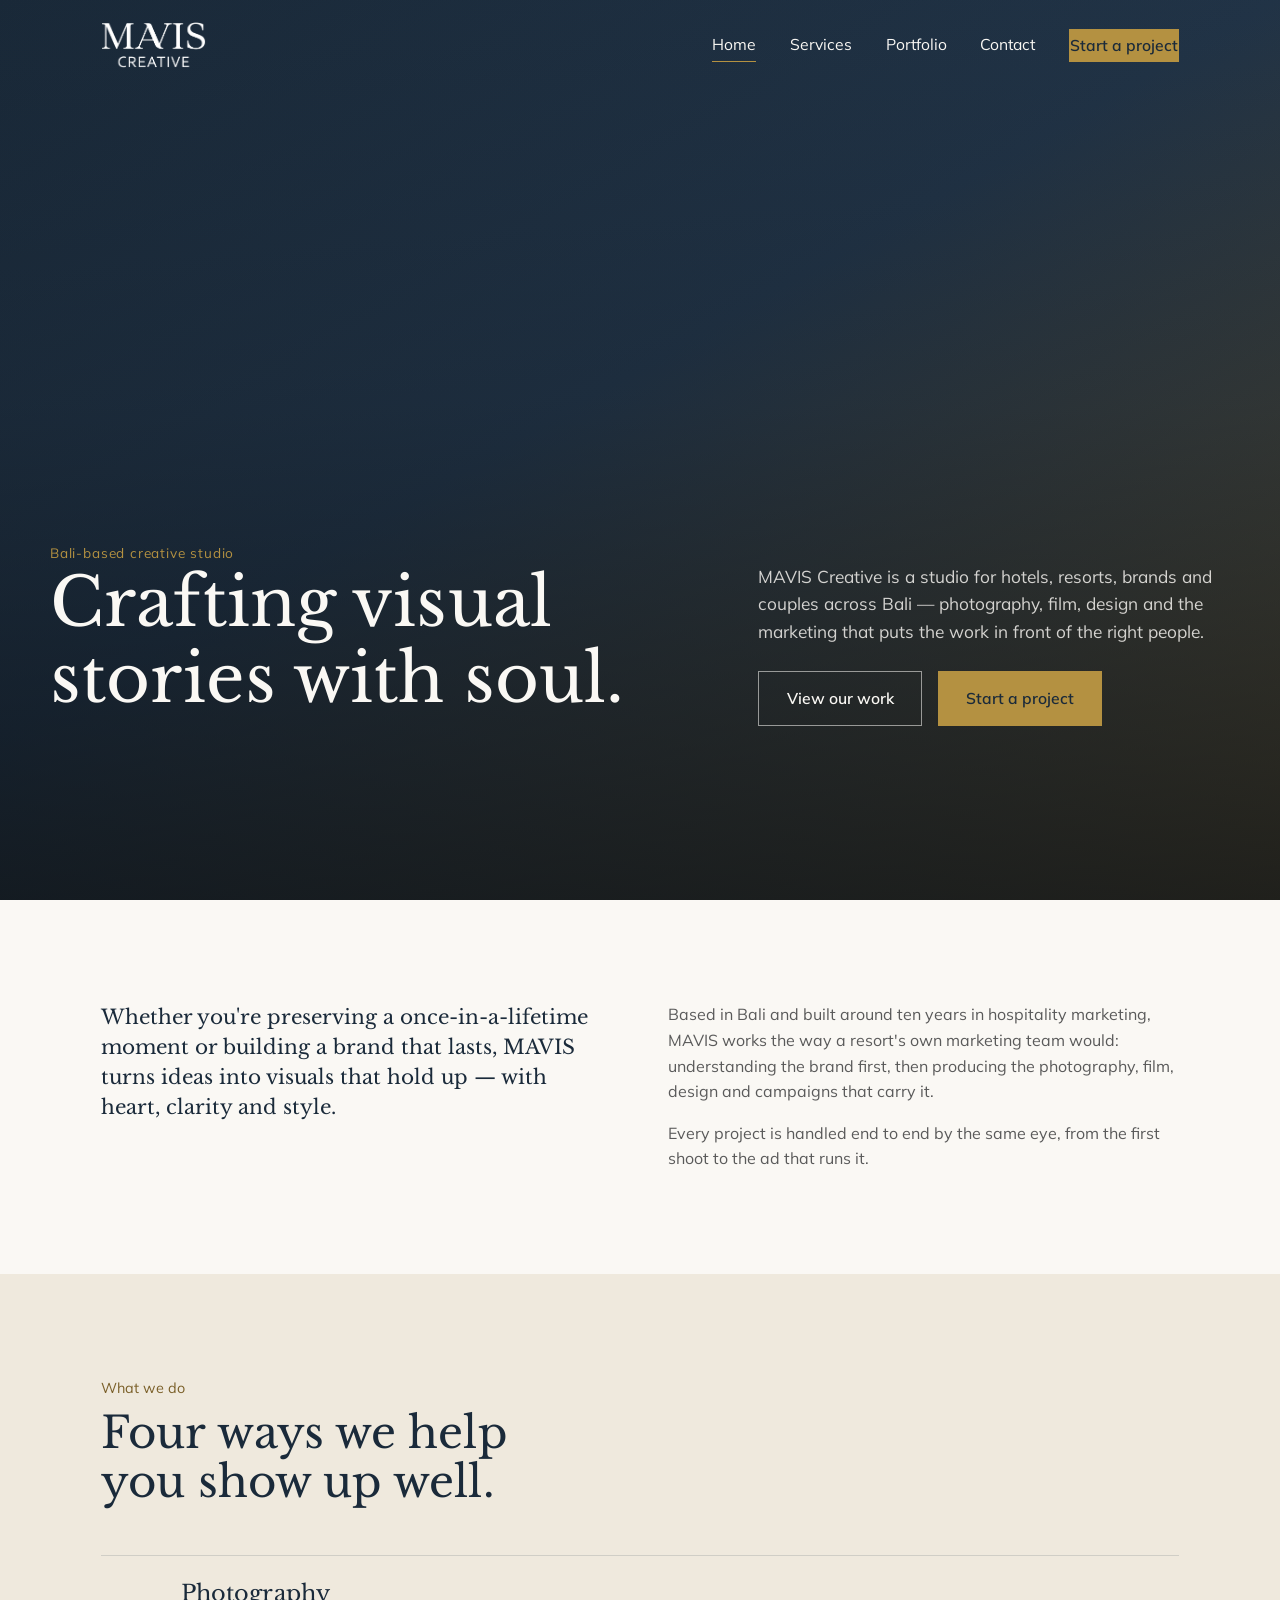
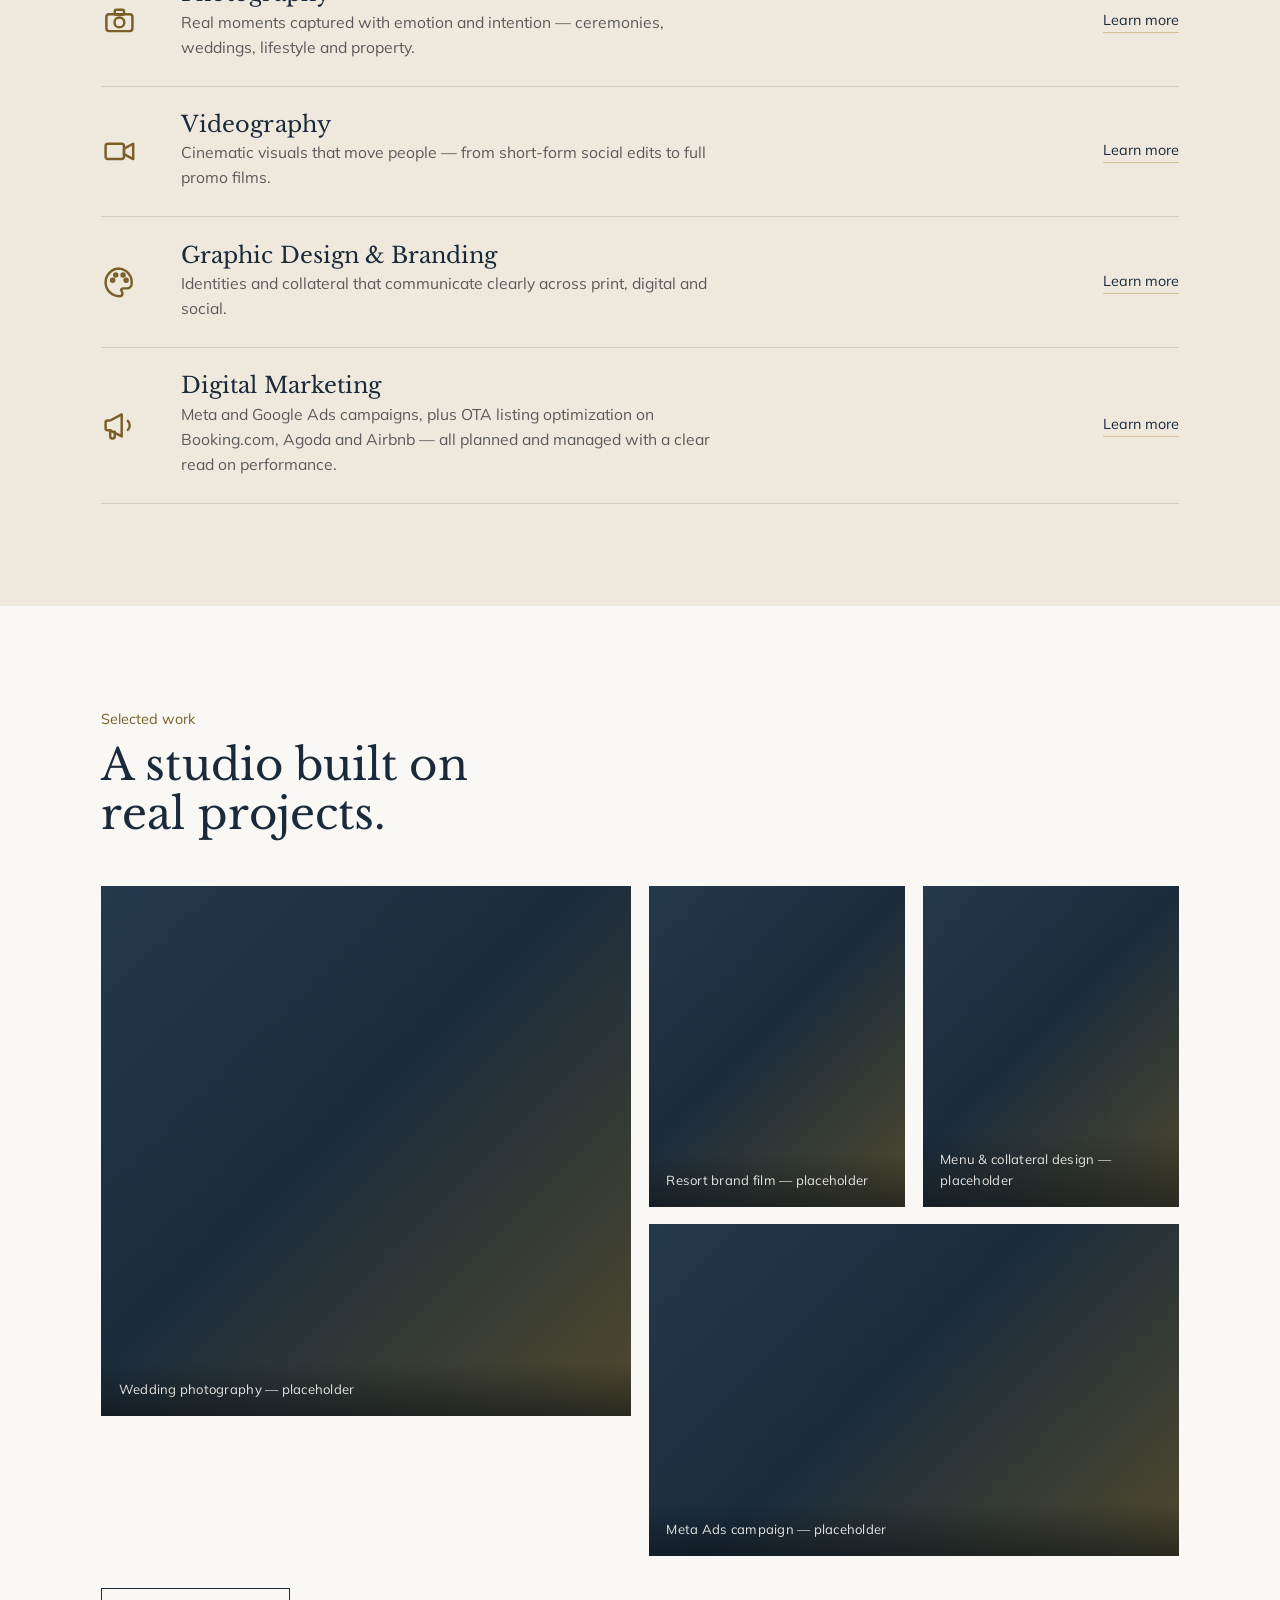
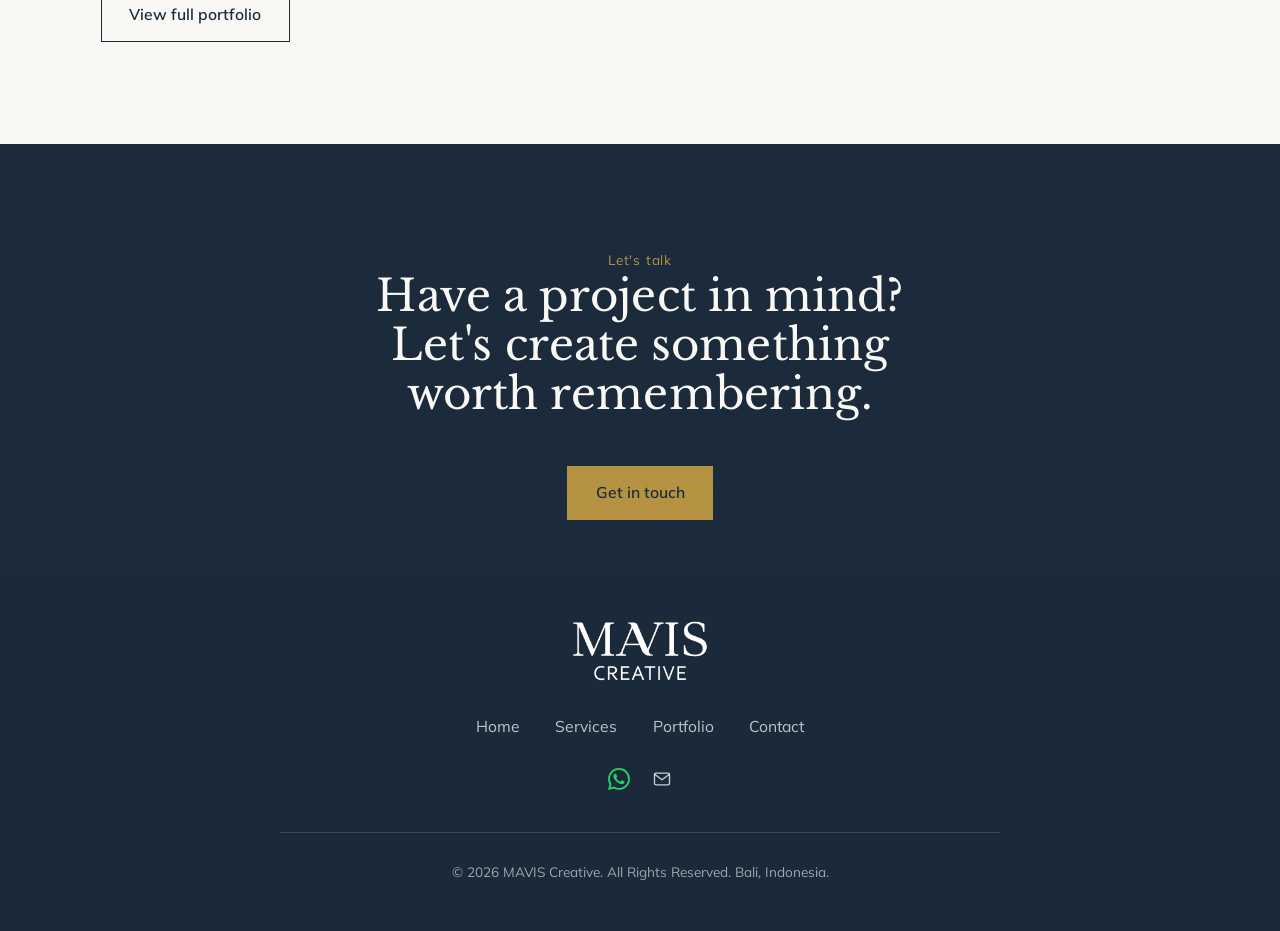
==== commit 58a86858: "Add files via upload" ====
--- a/index.html
+++ b/index.html
@@ -5,6 +5,10 @@
 <meta name="viewport" content="width=device-width, initial-scale=1.0">
 <title>MAVIS Creative | Photography, Film & Creative Studio, Bali</title>
 <meta name="description" content="MAVIS Creative is a Bali-based creative studio for photography, videography, graphic design and digital marketing (including OTA listing optimization), working with hotels, resorts and couples across the island.">
+<link rel="icon" href="assets/logo/favicon.ico" sizes="any">
+<link rel="icon" type="image/png" sizes="32x32" href="assets/logo/favicon-32.png">
+<link rel="icon" type="image/png" sizes="48x48" href="assets/logo/favicon-48.png">
+<link rel="apple-touch-icon" sizes="180x180" href="assets/logo/favicon-180.png">
 <link rel="stylesheet" href="css/style.css">
 </head>
 <body>
@@ -146,7 +150,7 @@
       <a href="contact.html">Contact</a>
     </nav>
     <div class="footer-social">
-      <a href="https://wa.me/6287773388829" target="_blank" rel="noopener" aria-label="WhatsApp"><svg viewBox="0 0 24 24" fill="none" stroke="currentColor" stroke-width="1.6" stroke-linecap="round" stroke-linejoin="round"><path d="M4 5a1 1 0 011-1h14a1 1 0 011 1v10a1 1 0 01-1 1H9l-4 4v-4H5a1 1 0 01-1-1V5z"/><path d="M8.5 9.5h7M8.5 12.5h4.5"/></svg></a>
+      <a href="https://wa.me/6287773388829" target="_blank" rel="noopener" aria-label="WhatsApp"><svg viewBox="0 0 16 16" class="wa-icon" fill="#25D366"><path d="M13.601 2.326A7.85 7.85 0 0 0 7.994 0C3.627 0 .068 3.558.064 7.926c0 1.399.366 2.76 1.057 3.965L0 16l4.204-1.102a7.9 7.9 0 0 0 3.79.965h.004c4.368 0 7.926-3.558 7.93-7.93A7.9 7.9 0 0 0 13.6 2.326zM7.994 14.521a6.6 6.6 0 0 1-3.356-.92l-.24-.144-2.494.654.666-2.433-.156-.251a6.56 6.56 0 0 1-1.007-3.505c0-3.626 2.957-6.584 6.591-6.584a6.56 6.56 0 0 1 4.66 1.931 6.56 6.56 0 0 1 1.928 4.66c-.004 3.639-2.961 6.592-6.592 6.592m3.615-4.934c-.197-.099-1.17-.578-1.353-.646-.182-.065-.315-.099-.445.099-.133.197-.513.646-.627.775-.114.133-.232.148-.43.05-.197-.1-.836-.308-1.592-.985-.59-.525-.985-1.175-1.103-1.372-.114-.198-.011-.304.088-.403.087-.088.197-.232.296-.346.1-.114.133-.198.198-.33.065-.134.034-.248-.015-.347-.05-.099-.445-1.076-.612-1.47-.16-.389-.323-.335-.445-.34-.114-.007-.247-.007-.38-.007a.73.73 0 0 0-.529.247c-.182.198-.691.677-.691 1.654s.71 1.916.81 2.049c.098.133 1.394 2.132 3.383 2.992.47.205.84.326 1.129.418.475.152.904.129 1.246.08.38-.058 1.171-.48 1.338-.943.164-.464.164-.86.114-.943-.049-.084-.182-.133-.38-.232"/></svg></a>
       <a href="mailto:ma.visuals21@gmail.com" aria-label="Email"><svg viewBox="0 0 24 24" fill="none" stroke="currentColor" stroke-width="1.6" stroke-linecap="round" stroke-linejoin="round"><rect x="3" y="5" width="18" height="14" rx="2"/><path d="M3.5 6.5L12 13l8.5-6.5"/></svg></a>
     </div>
     <div class="footer-line"></div>
--- a/css/style.css
+++ b/css/style.css
@@ -545,10 +545,11 @@
 .footer-social a{ color: rgba(250,248,244,0.8); transition: color .2s ease; }
 .footer-social a:hover{ color: var(--brass); }
 .footer-social svg{ width: 20px; height: 20px; display:block; }
+.footer-social .wa-icon{ width: 22px; height: 22px; }
 .footer-line{
   max-width: 720px;
   margin: 0 auto 1.8rem;
   border-top: 1px solid rgba(250,248,244,0.14);
 }
-.footer-copy p{ margin: 0 0 0.4rem; font-size: 0.85rem; color: rgba(250,248,244,0.6); }
+.footer-copy p{ margin: 0 0 0.4rem; font-size: 0.85rem; color: rgba(250,248,244,0.6); max-width: none; }
 .footer-copy a:hover{ color: var(--brass); }
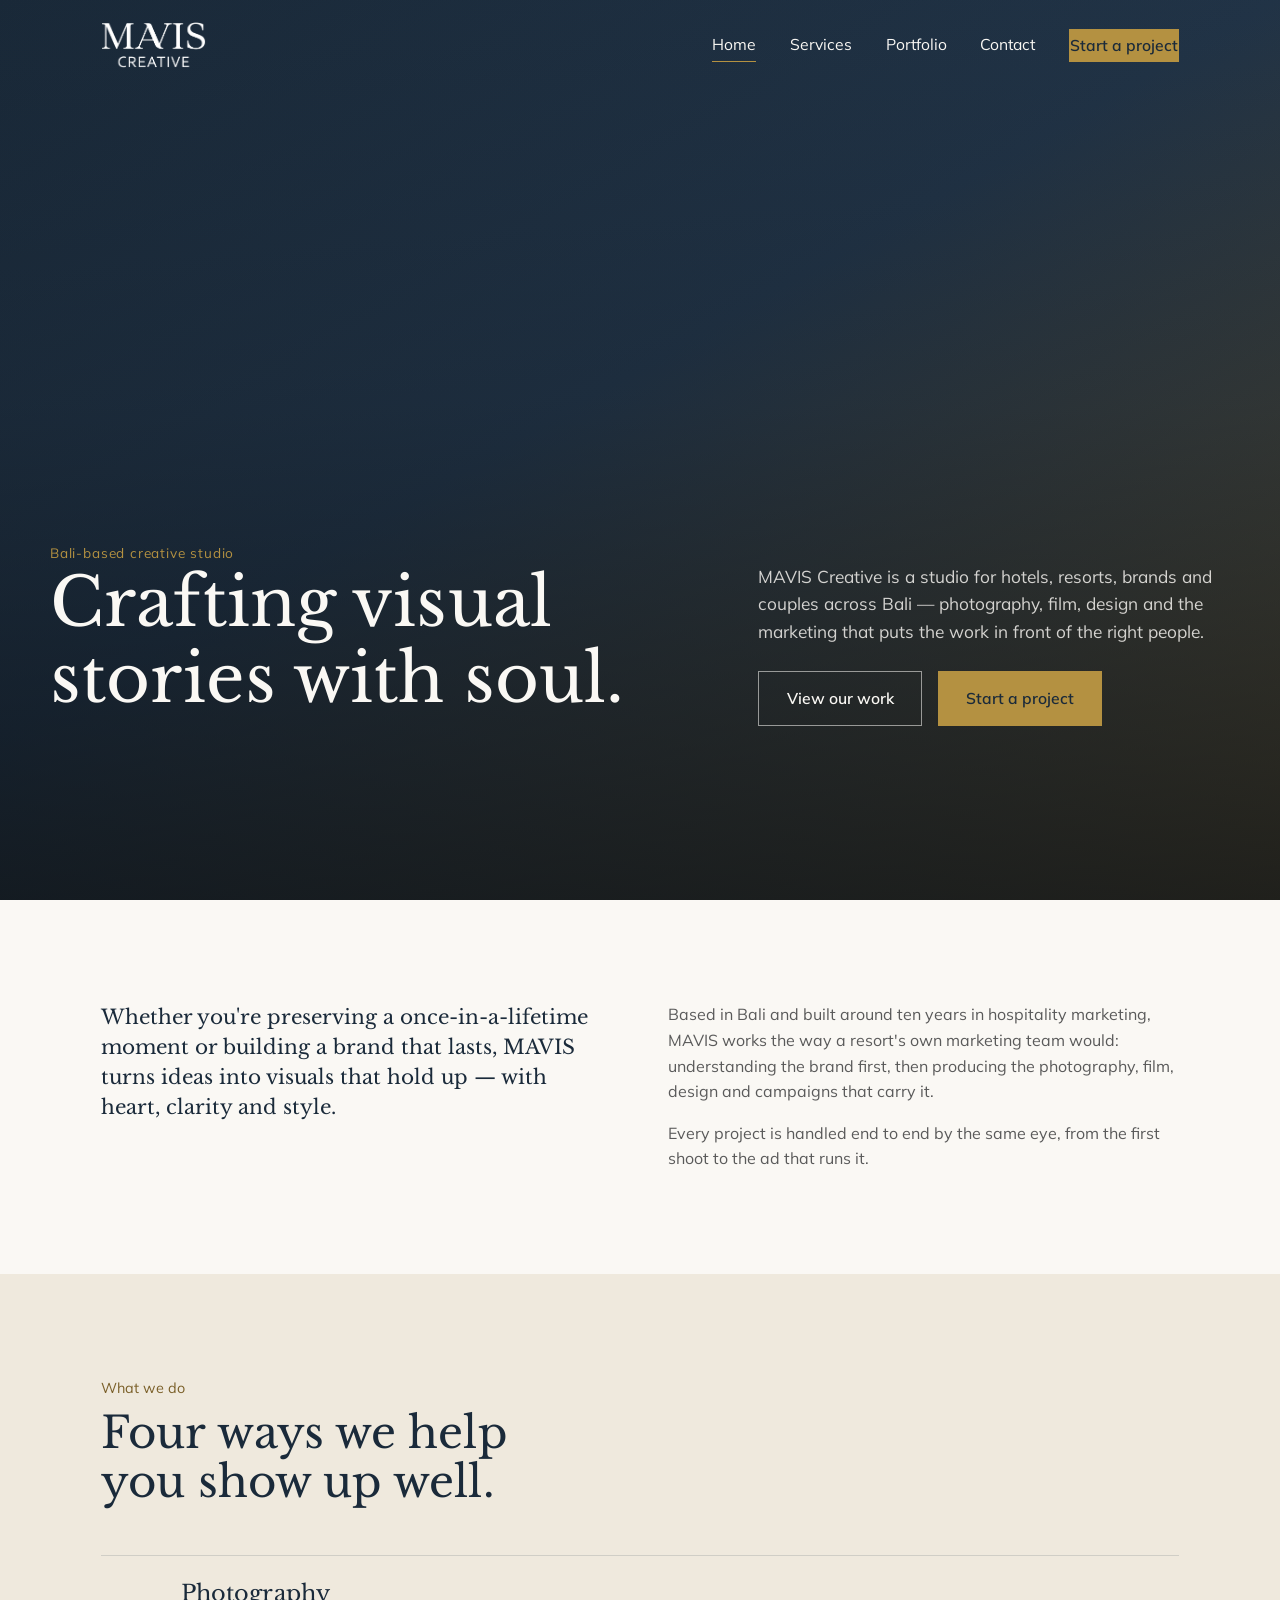
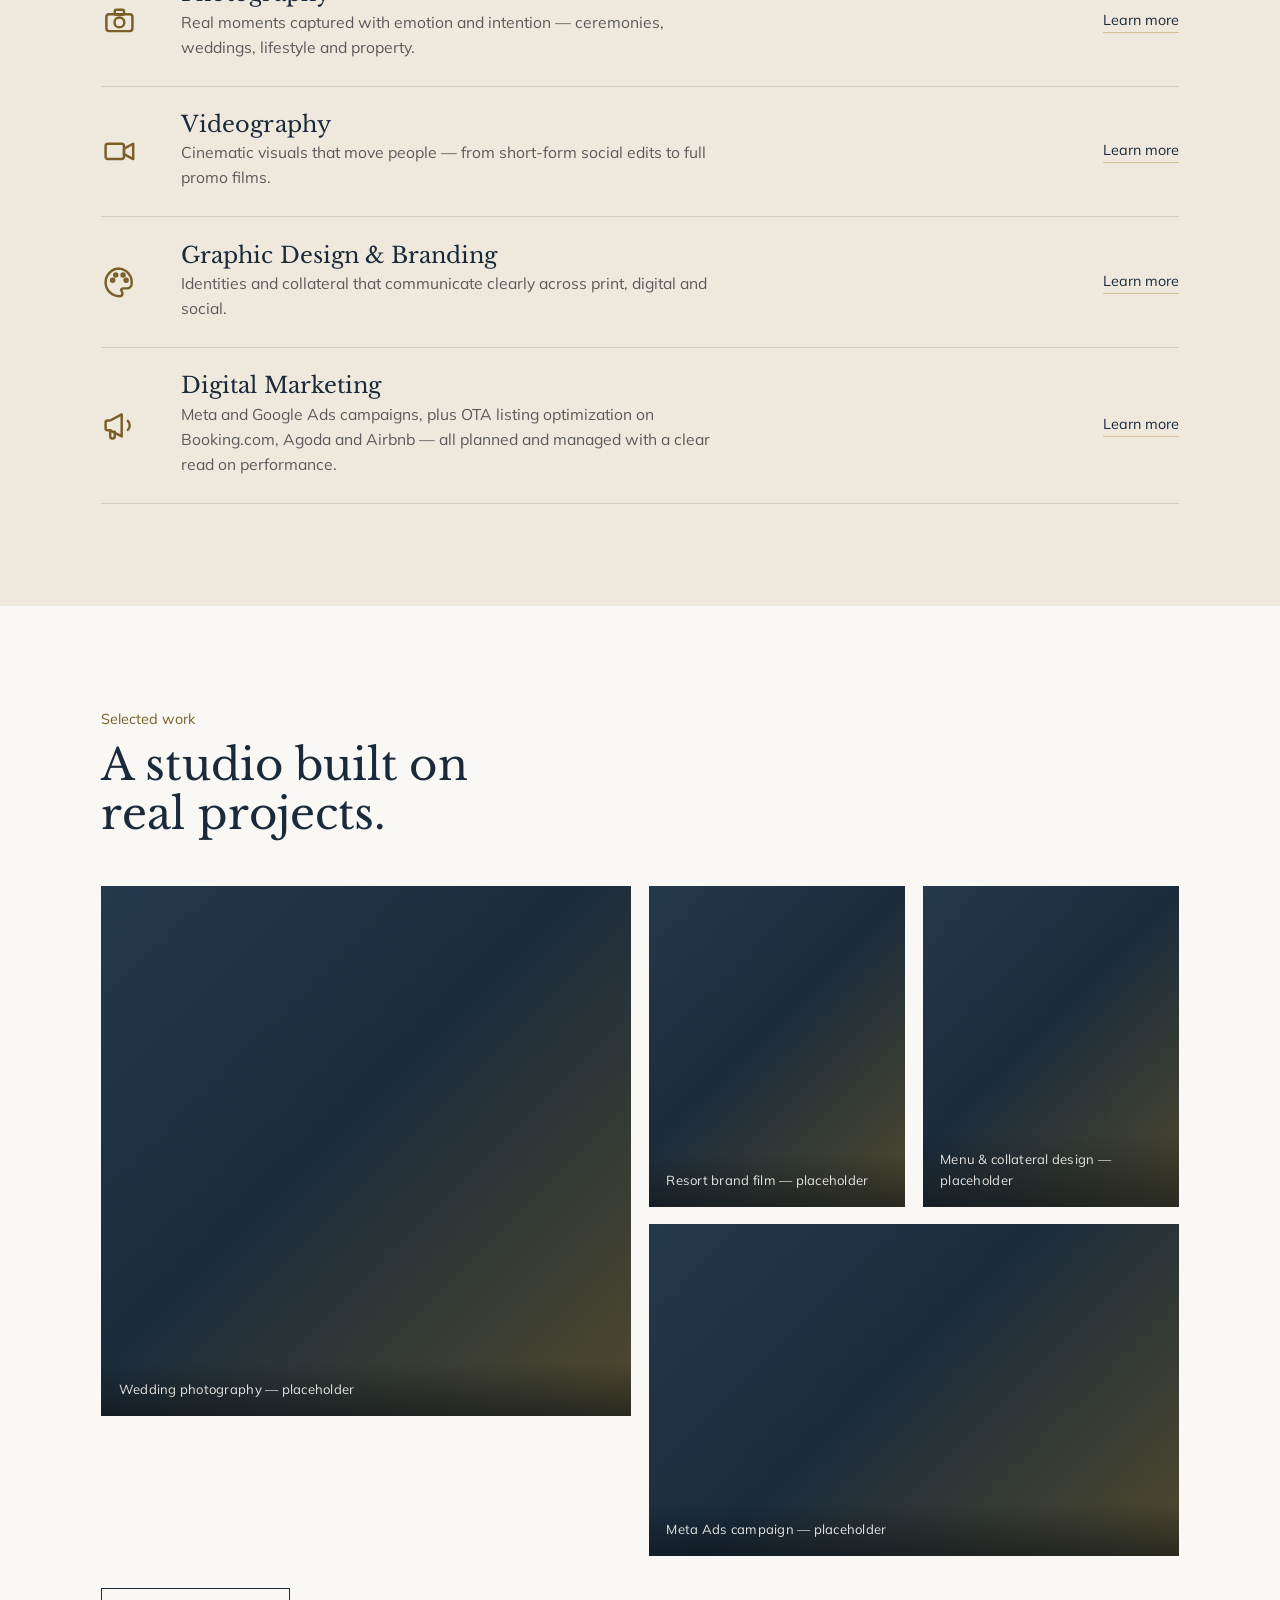
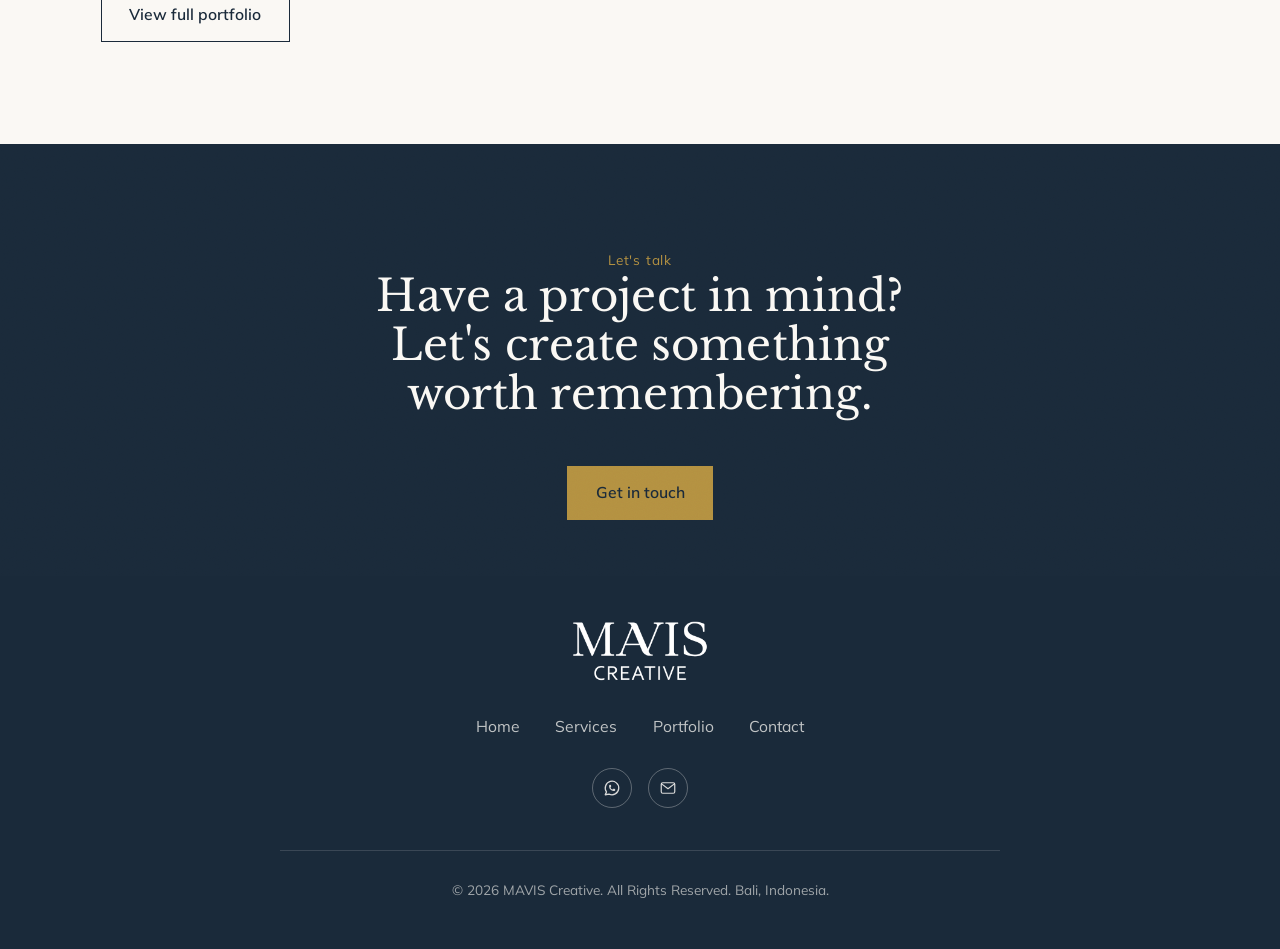
==== commit 74ba5484: "Add files via upload" ====
--- a/index.html
+++ b/index.html
@@ -150,7 +150,7 @@
       <a href="contact.html">Contact</a>
     </nav>
     <div class="footer-social">
-      <a href="https://wa.me/6287773388829" target="_blank" rel="noopener" aria-label="WhatsApp"><svg viewBox="0 0 16 16" class="wa-icon" fill="#25D366"><path d="M13.601 2.326A7.85 7.85 0 0 0 7.994 0C3.627 0 .068 3.558.064 7.926c0 1.399.366 2.76 1.057 3.965L0 16l4.204-1.102a7.9 7.9 0 0 0 3.79.965h.004c4.368 0 7.926-3.558 7.93-7.93A7.9 7.9 0 0 0 13.6 2.326zM7.994 14.521a6.6 6.6 0 0 1-3.356-.92l-.24-.144-2.494.654.666-2.433-.156-.251a6.56 6.56 0 0 1-1.007-3.505c0-3.626 2.957-6.584 6.591-6.584a6.56 6.56 0 0 1 4.66 1.931 6.56 6.56 0 0 1 1.928 4.66c-.004 3.639-2.961 6.592-6.592 6.592m3.615-4.934c-.197-.099-1.17-.578-1.353-.646-.182-.065-.315-.099-.445.099-.133.197-.513.646-.627.775-.114.133-.232.148-.43.05-.197-.1-.836-.308-1.592-.985-.59-.525-.985-1.175-1.103-1.372-.114-.198-.011-.304.088-.403.087-.088.197-.232.296-.346.1-.114.133-.198.198-.33.065-.134.034-.248-.015-.347-.05-.099-.445-1.076-.612-1.47-.16-.389-.323-.335-.445-.34-.114-.007-.247-.007-.38-.007a.73.73 0 0 0-.529.247c-.182.198-.691.677-.691 1.654s.71 1.916.81 2.049c.098.133 1.394 2.132 3.383 2.992.47.205.84.326 1.129.418.475.152.904.129 1.246.08.38-.058 1.171-.48 1.338-.943.164-.464.164-.86.114-.943-.049-.084-.182-.133-.38-.232"/></svg></a>
+      <a href="https://wa.me/6287773388829" target="_blank" rel="noopener" aria-label="WhatsApp"><svg viewBox="0 0 24 24" fill="none" stroke="currentColor" stroke-width="1.7" stroke-linecap="round" stroke-linejoin="round"><path d="M3 21l1.65 -3.8a9 9 0 1 1 3.4 2.9l-5.05 .9"/><path d="M9 10a.5 .5 0 0 0 1 0v-1a.5 .5 0 0 0 -1 0v1a5 5 0 0 0 5 5h1a.5 .5 0 0 0 0 -1h-1a.5 .5 0 0 0 0 1"/></svg></a>
       <a href="mailto:ma.visuals21@gmail.com" aria-label="Email"><svg viewBox="0 0 24 24" fill="none" stroke="currentColor" stroke-width="1.6" stroke-linecap="round" stroke-linejoin="round"><rect x="3" y="5" width="18" height="14" rx="2"/><path d="M3.5 6.5L12 13l8.5-6.5"/></svg></a>
     </div>
     <div class="footer-line"></div>
--- a/css/style.css
+++ b/css/style.css
@@ -539,13 +539,19 @@
 .footer-links a{ font-size: 0.98rem; }
 .footer-links a:hover{ color: var(--brass); }
 .footer-social{
-  display:flex; justify-content:center; align-items:center; gap: 1.4rem;
+  display:flex; justify-content:center; align-items:center; gap: 1rem;
   margin-bottom: 2.6rem;
 }
-.footer-social a{ color: rgba(250,248,244,0.8); transition: color .2s ease; }
-.footer-social a:hover{ color: var(--brass); }
-.footer-social svg{ width: 20px; height: 20px; display:block; }
-.footer-social .wa-icon{ width: 22px; height: 22px; }
+.footer-social a{
+  display:inline-flex; align-items:center; justify-content:center;
+  width: 40px; height: 40px;
+  border: 1px solid rgba(250,248,244,0.3);
+  border-radius: 50%;
+  color: rgba(250,248,244,0.85);
+  transition: border-color .2s ease, color .2s ease;
+}
+.footer-social a:hover{ border-color: var(--brass); color: var(--brass); }
+.footer-social svg{ width: 18px; height: 18px; display:block; }
 .footer-line{
   max-width: 720px;
   margin: 0 auto 1.8rem;
